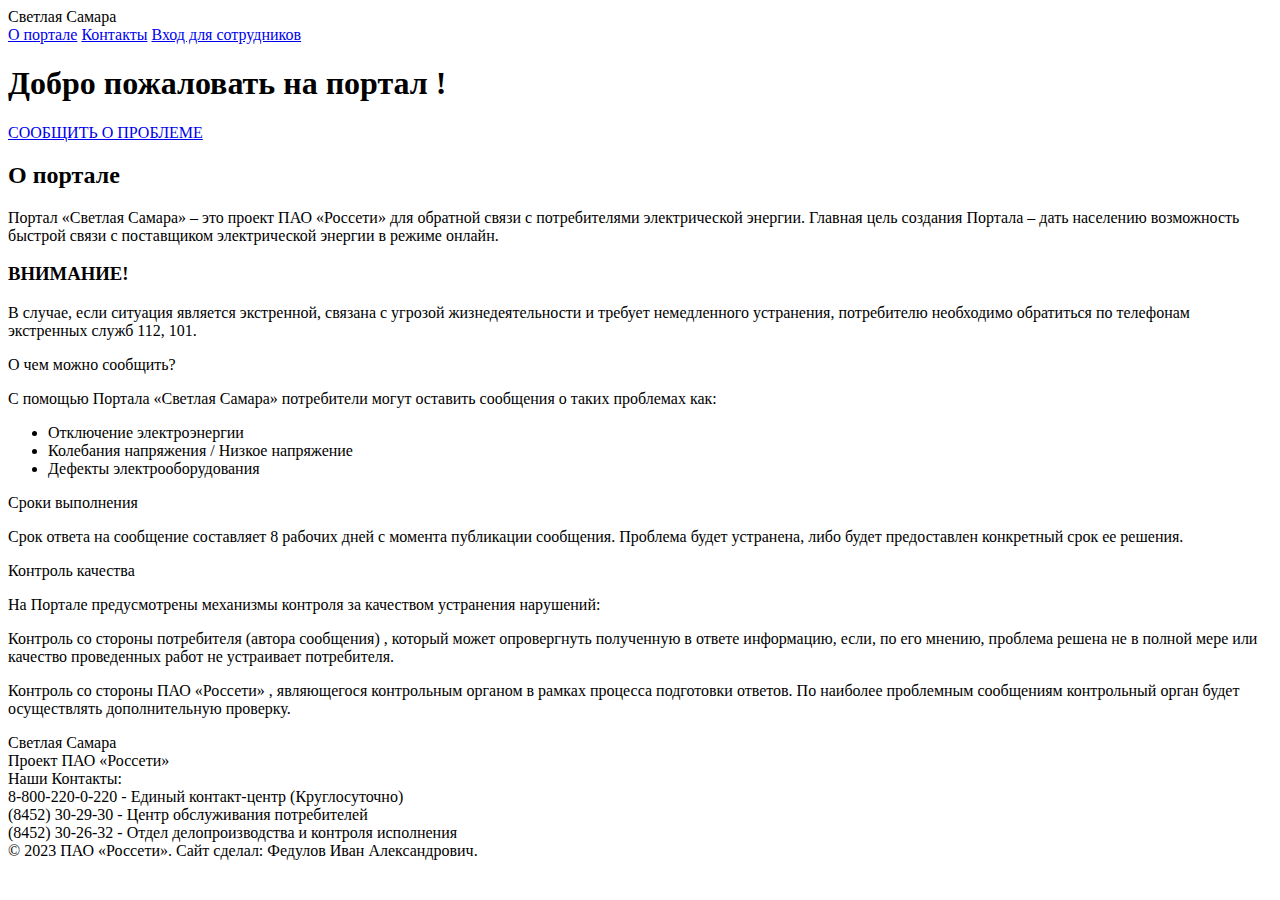
==== index.html @ 45826f78 "Add files via upload" ====
<!DOCTYPE html>
<html lang="en">
<head>
    <meta charset="UTF-8">
    <link rel="stylesheet" href="C:\Users\Ivan\Desktop\курсач\code\css\style.css">
    <link rel="preconnect" href="https://fonts.googleapis.com">
    <link rel="preconnect" href="https://fonts.gstatic.com" crossorigin>
    <link href="https://fonts.googleapis.com/css2?family=Roboto:wght@500&display=swap" rel="stylesheet">
    <meta http-equiv="X-UA-Compatible" content="IE=edge">
    <meta name="viewport" content="width=device-width, initial-scale=1.0">
    <title>Портал - Светлая Самара</title>
</head>
<body>
    <header class="header">
        <div class="container">
            <div class="header__inner">
                <div class="header__logo">Светлая Самара</div>

                <nav class="nav">
                    <a class="nav__link" href="#about">О портале</a>
                    <a class="nav__link" href="#contacts">Контакты</a>
                    <a class="nav__btnLogin" href="Login.html">Вход для сотрудников</a>
                </nav>
            </div>

        </div>
    </header>

    <div class="intro">
        <div class="container">
            <div class="intro__inner">
            <h1 class="intro__title">Добро пожаловать на портал !</h1>

            <a class="btninfoproblem" href="problem.html">СООБЩИТЬ О ПРОБЛЕМЕ</a>
            </div>
        </div>
    </div>


    <section class="section">
        <div class="container">
            <div id="about" class="section__header">
                <h2 class="section__title">О портале</h2>
                <div class="section__text">
                    <p>
                        Портал «Светлая Самара» – это проект ПАО «Россети»
                         для обратной связи с потребителями электрической энергии. 
                        Главная цель создания Портала – дать населению возможность
                         быстрой связи с поставщиком электрической энергии в режиме онлайн.
                    </p>
                </div>

                <div class="section__header__attention">
                <h3 class="section__title__attention"> ВНИМАНИЕ!</h3>
                <P> 
                    В случае, если ситуация является экстренной, 
                    связана с угрозой жизнедеятельности и требует немедленного устранения, 
                    потребителю необходимо обратиться по телефонам экстренных служб 112, 101.
                </P>
                </div>
            </div>
        </div>
    </section>

    <div class="information">
        <div class="container">

            <div class="info">
                <div class="info__item">
                    <div class="info__title">О чем можно сообщить?</div>
                
                <div class="info__text">
                    <p>С помощью Портала «Светлая Самара» потребители могут
                         оставить сообщения о таких проблемах как:
                    </p>
                    <ul>
                        <li>Отключение электроэнергии</li>
                        <li>Колебания напряжения / Низкое напряжение</li>    
                        <li>Дефекты электрооборудования</li>      
                    </ul>
                </div>
                </div>

                    <div class="info__item">
                        <div class="info__title">Сроки выполнения</div>
                
                <div class="info__text">
                    <p> 
                    Срок ответа на сообщение составляет 8 рабочих дней с момента публикации сообщения. 
                    Проблема будет устранена, либо будет предоставлен конкретный срок ее решения.
                    </p>
                </div>
                    </div>


                    <div class="info__item">
                        <div class="info__title">Контроль качества</div>
                
                <div class="info__text">
                    <p>
                        На Портале предусмотрены механизмы контроля за качеством устранения нарушений:          
                    </p>
                    <p>
                        <span class="about-blue">Контроль со стороны потребителя (автора сообщения)</span>
                        , который может опровергнуть полученную в ответе информацию, если, по его мнению,
                         проблема решена не в полной мере или качество проведенных работ не устраивает потребителя.
                    </p>
                    <p>
                        <span class="about-blue">Контроль со стороны ПАО «Россети»</span>
                        , являющегося контрольным органом в рамках процесса подготовки ответов.
                         По наиболее проблемным сообщениям контрольный орган будет осуществлять дополнительную проверку.
                    </p>
                    </div>        
                </div>
            </div>  
        </div> 
    </div>

    <footer class="footer">
        <div class="container">
            <div class="footer__inner">
                <div class="footer__col footer__col--first">
                    <div class="footer__logo">Светлая Самара</div>
                    <div class="footer__text">Проект ПАО «Россети»</div>
                </div>

                <div id="contacts" class="footer__col footer__col--second">
                    <div class="footer__title">Наши Контакты:</div>
                    <div class="footer__number">8-800-220-0-220 - Единый контакт-центр (Круглосуточно)</div>
                    <div class="footer__number">(8452) 30-29-30 - Центр обслуживания потребителей</div>
                    <div class="footer__number">(8452) 30-26-32 - Отдел делопроизводства и контроля исполнения</div>
                </div>     
            </div>

            <div class="copyright">
                © 2023 ПАО «Россети». Сайт сделал: Федулов Иван Александрович.
            </div>
        </div>
    </footer>
    
</body>
</html>
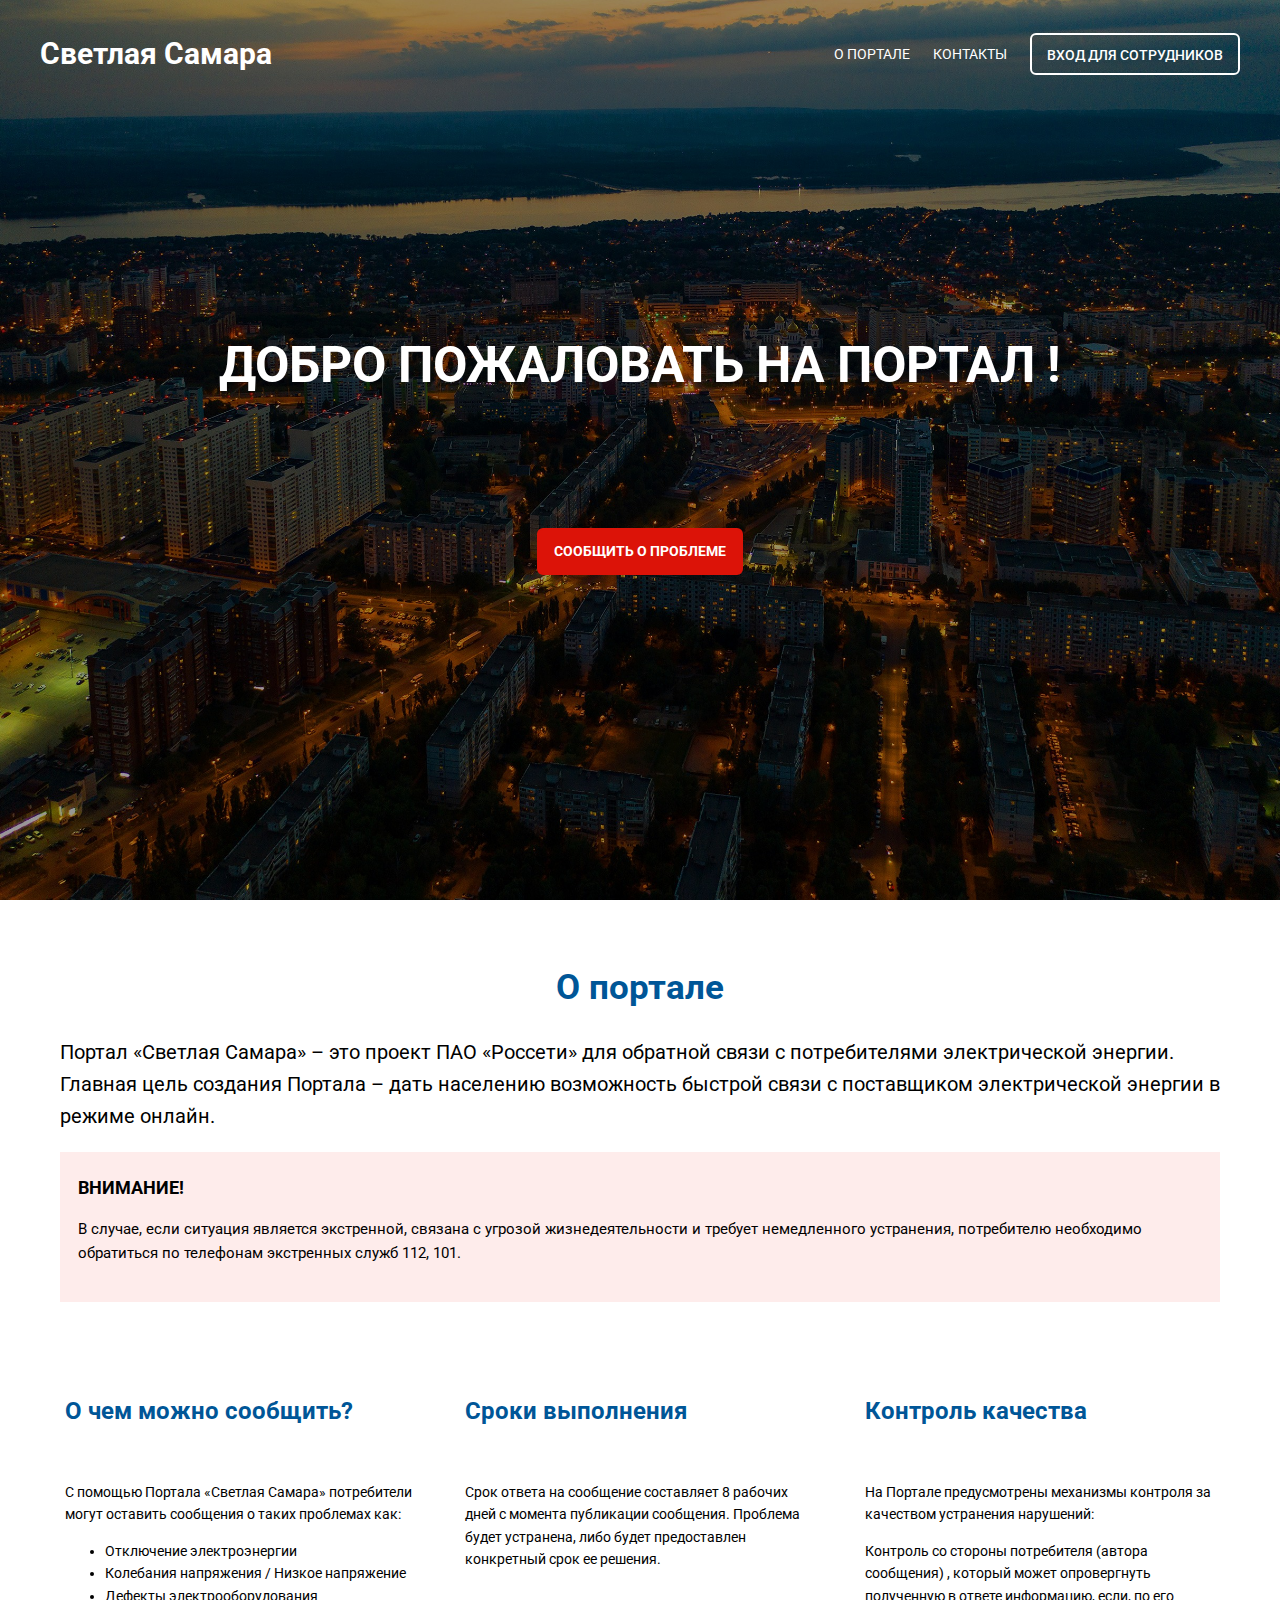
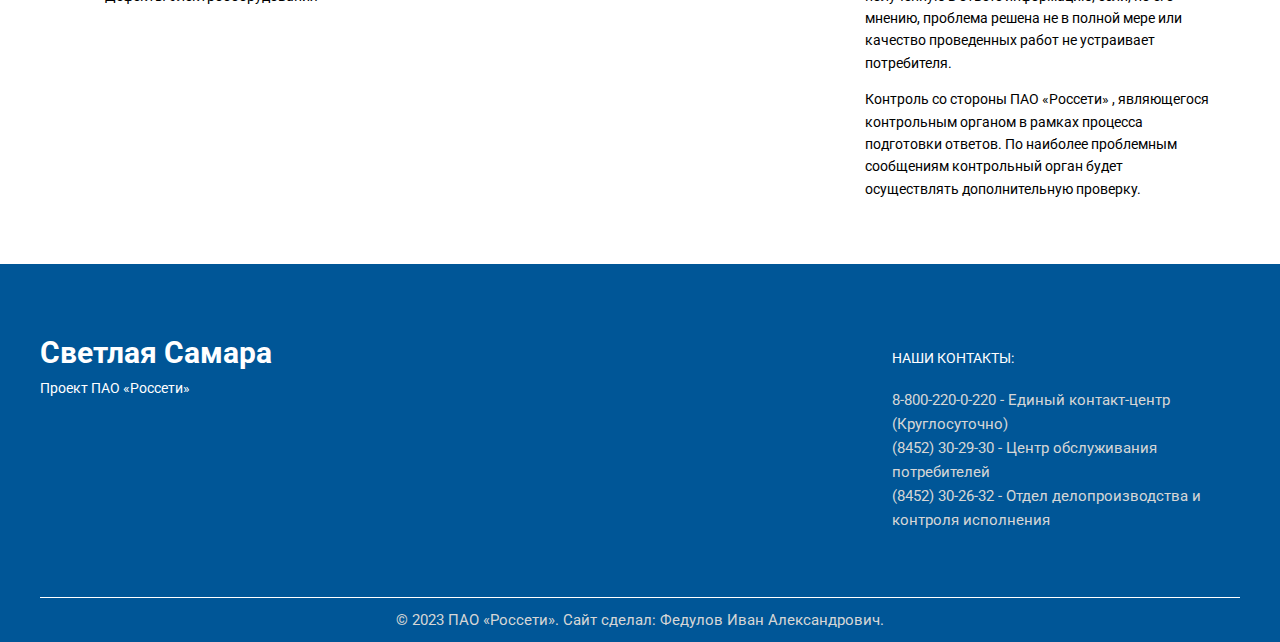
==== commit 91a666e7: "Update index.html" ====
--- a/index.html
+++ b/index.html
@@ -2,7 +2,7 @@
 <html lang="en">
 <head>
     <meta charset="UTF-8">
-    <link rel="stylesheet" href="C:\Users\Ivan\Desktop\курсач\code\css\style.css">
+    <link rel="stylesheet" href="css\style.css">
     <link rel="preconnect" href="https://fonts.googleapis.com">
     <link rel="preconnect" href="https://fonts.gstatic.com" crossorigin>
     <link href="https://fonts.googleapis.com/css2?family=Roboto:wght@500&display=swap" rel="stylesheet">
@@ -139,4 +139,4 @@
     </footer>
     
 </body>
-</html>+</html>
